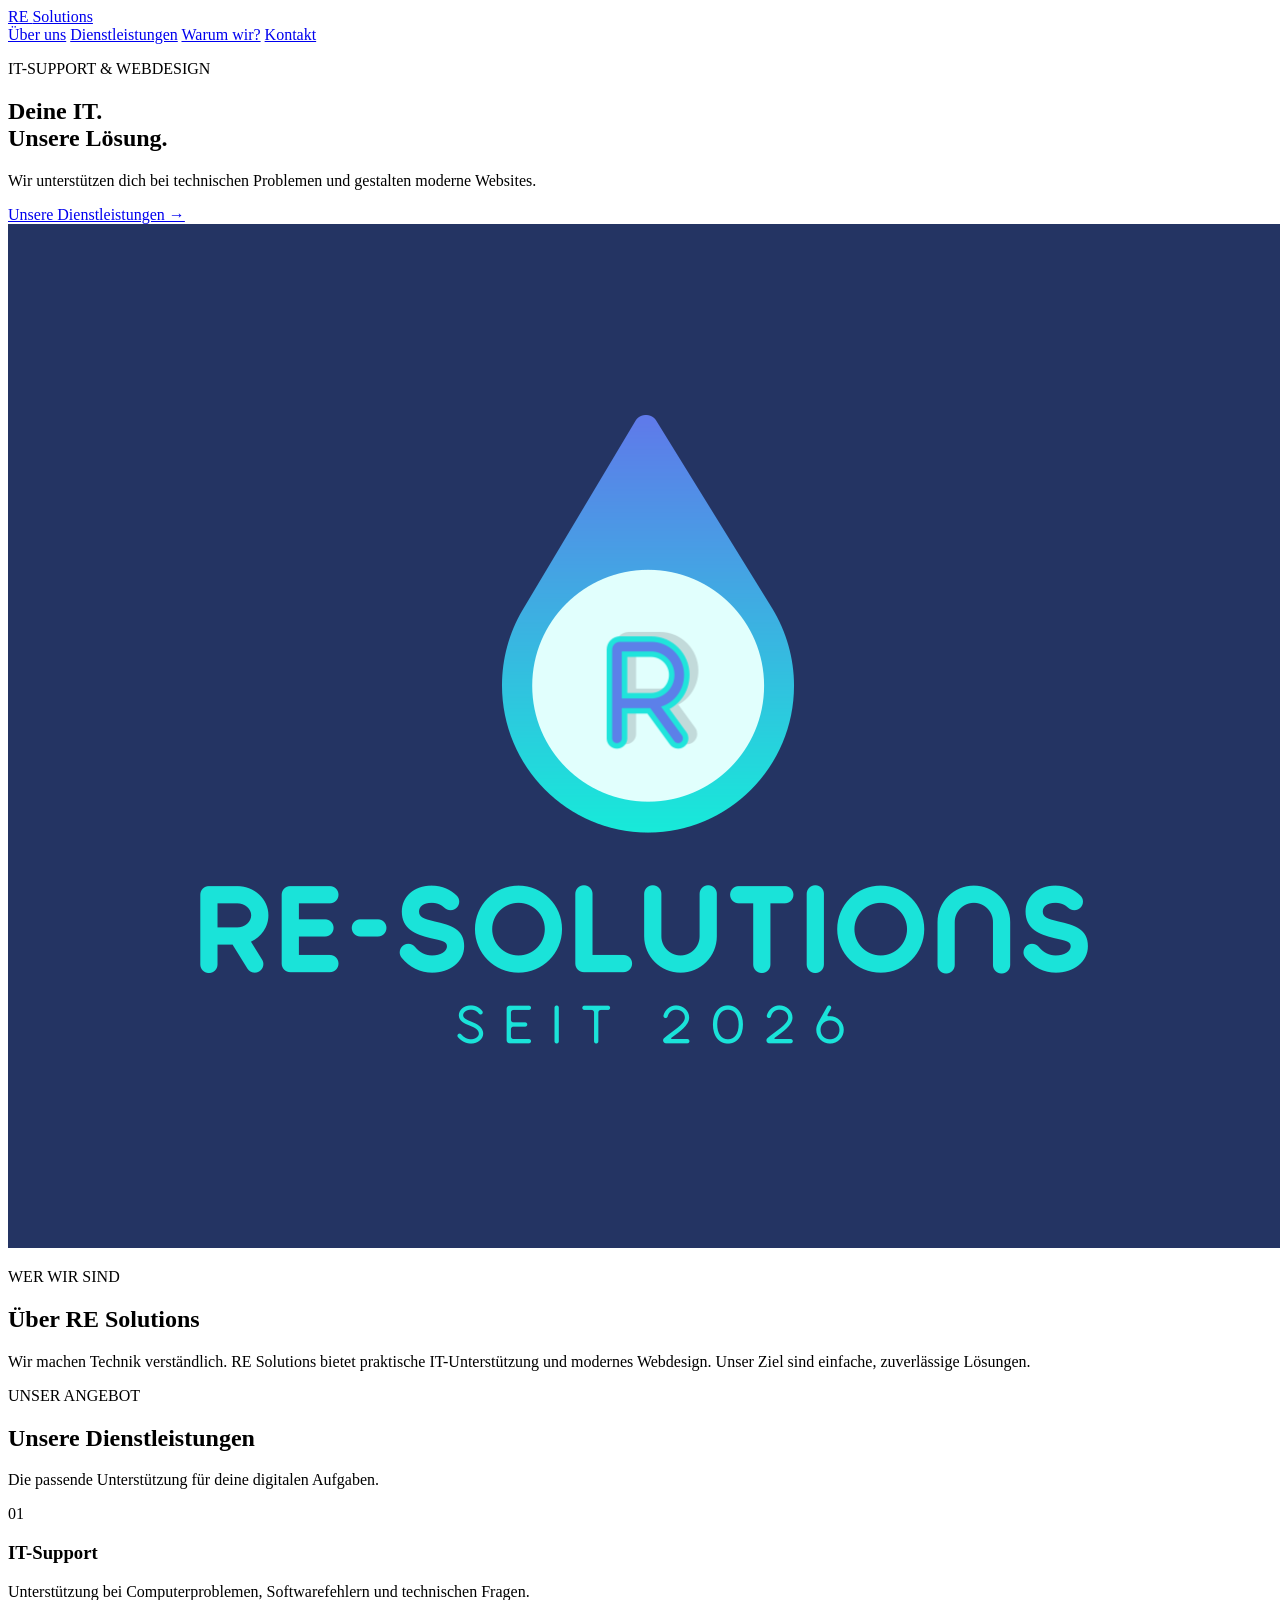
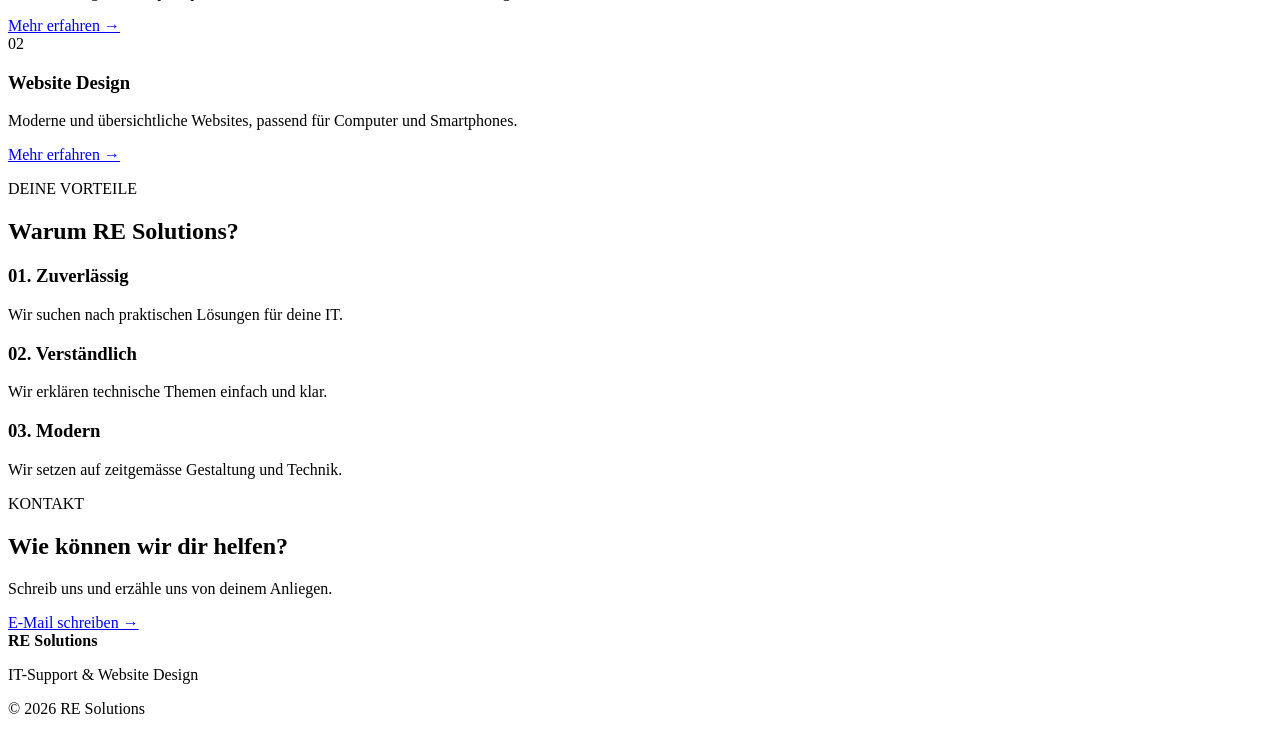
==== versions/index.html @ b16a086b "Bug im code Gefixt" ====
<!DOCTYPE html>
<html lang="de">
<head>
    <meta charset="UTF-8">
    <meta name="viewport" content="width=device-width, initial-scale=1.0">
    <meta name="description" content="RE Solutions bietet IT-Support und modernes Website Design.">
    <title>RE Solutions | IT und Webdesign</title>
    <link rel="stylesheet" href="bulma.css">
    <link rel="stylesheet" href="style.css">
</head>
<body>

<nav class="navbar">
    <div class="container nav-content">
        <a href="index.html" class="logo">RE <span>Solutions</span></a>

        <div class="nav-links">
            <a href="#ueber-uns">Über uns</a>
            <a href="#dienstleistungen">Dienstleistungen</a>
            <a href="#warum-wir">Warum wir?</a>
            <a href="#kontakt">Kontakt</a>
        </div>
    </div>
</nav>

<main>

    <section class="hero-background">
        <div class="container hero-content">
            <div class="hero-copy">
                <p class="eyebrow">IT-SUPPORT &amp; WEBDESIGN</p>

                <h1 class="title">
                    Deine IT.<br>Unsere Lösung.
                </h1>

                <p class="hero-text">
                    Wir unterstützen dich bei technischen Problemen
                    und gestalten moderne Websites.
                </p>

                <a href="#dienstleistungen" class="button is-link">
                    Unsere Dienstleistungen →
                </a>
            </div>

            <img
                class="hero-logo"
                src="../fotos/full-logo-1.png"
                alt="Logo von RE Solutions"
            >
        </div>
    </section>

    <section id="ueber-uns" class="section">
        <div class="container">
            <p class="eyebrow">WER WIR SIND</p>
            <h2 class="title is-3">Über RE Solutions</h2>

            <p class="section-text">
                Wir machen Technik verständlich. RE Solutions bietet
                praktische IT-Unterstützung und modernes Webdesign.
                Unser Ziel sind einfache, zuverlässige Lösungen.
            </p>
        </div>
    </section>

    <section id="dienstleistungen" class="section services">
        <div class="container">
            <p class="eyebrow">UNSER ANGEBOT</p>
            <h2 class="title is-3">Unsere Dienstleistungen</h2>

            <p class="section-text">
                Die passende Unterstützung für deine digitalen Aufgaben.
            </p>

            <div class="columns is-variable is-4 service-grid">
                <div class="column">
                    <article class="service-card">
                        <div class="service-icon" aria-hidden="true">01</div>

                        <h3 class="title is-4">IT-Support</h3>

                        <p>
                            Unterstützung bei Computerproblemen,
                            Softwarefehlern und technischen Fragen.
                        </p>

                        <a href="it-support.html">Mehr erfahren →</a>
                    </article>
                </div>

                <div class="column">
                    <article class="service-card">
                        <div class="service-icon" aria-hidden="true">02</div>

                        <h3 class="title is-4">Website Design</h3>

                        <p>
                            Moderne und übersichtliche Websites,
                            passend für Computer und Smartphones.
                        </p>

                        <a href="website-design.html">Mehr erfahren →</a>
                    </article>
                </div>
            </div>
        </div>
    </section>

    <section id="warum-wir" class="section">
        <div class="container">
            <p class="eyebrow">DEINE VORTEILE</p>
            <h2 class="title is-3">Warum RE Solutions?</h2>

            <div class="columns">
                <div class="column">
                    <h3 class="title is-5">01. Zuverlässig</h3>
                    <p>Wir suchen nach praktischen Lösungen für deine IT.</p>
                </div>

                <div class="column">
                    <h3 class="title is-5">02. Verständlich</h3>
                    <p>Wir erklären technische Themen einfach und klar.</p>
                </div>

                <div class="column">
                    <h3 class="title is-5">03. Modern</h3>
                    <p>Wir setzen auf zeitgemässe Gestaltung und Technik.</p>
                </div>
            </div>
        </div>
    </section>

    <section id="kontakt" class="section">
        <div class="container contact-box">
            <p class="eyebrow">KONTAKT</p>
            <h2 class="title is-3">Wie können wir dir helfen?</h2>

            <p>
                Schreib uns und erzähle uns von deinem Anliegen.
            </p>

            <a href="mailto:info@re-solutions.example" class="button is-link">
                E-Mail schreiben →
            </a>
        </div>
    </section>

</main>

<footer class="footer">
    <div class="container footer-content">
        <div>
            <strong>RE Solutions</strong>
            <p>IT-Support &amp; Website Design</p>
        </div>

        <p>© 2026 RE Solutions</p>
    </div>
</footer>

</body>
</html>
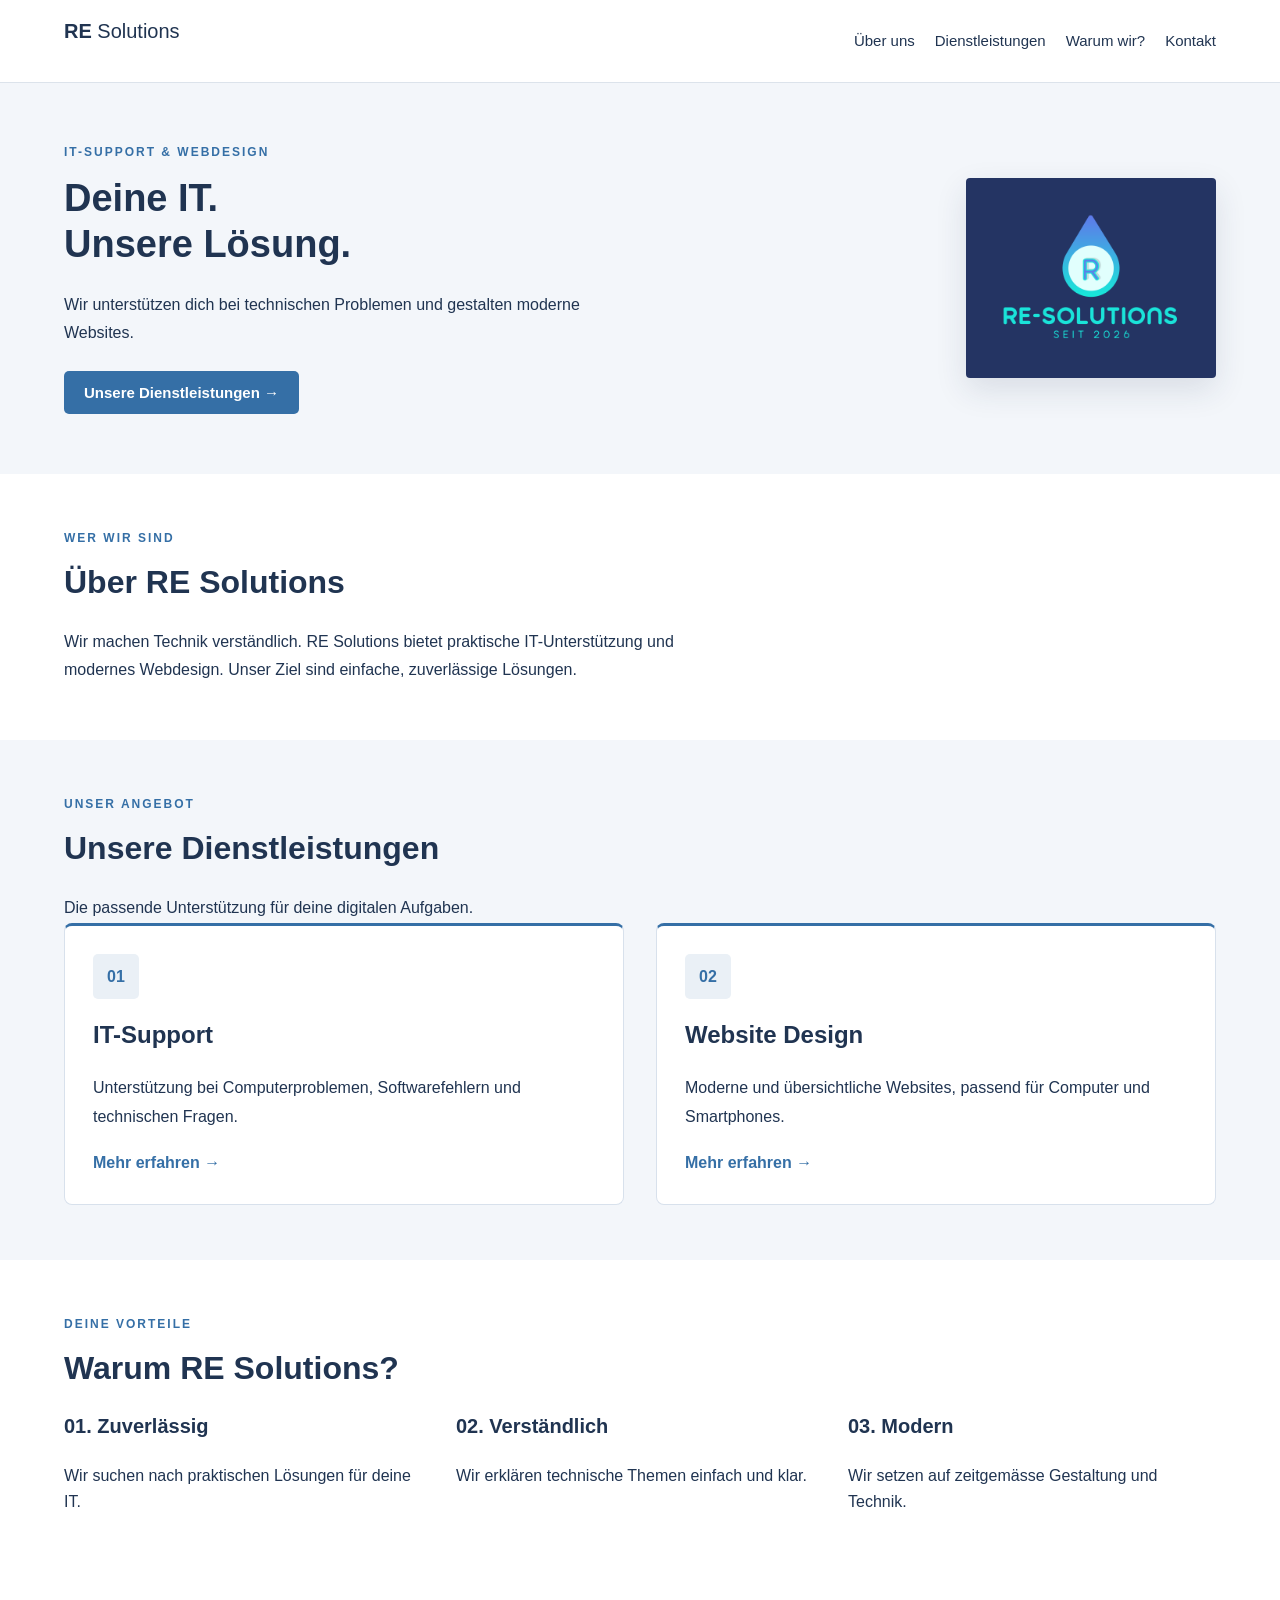
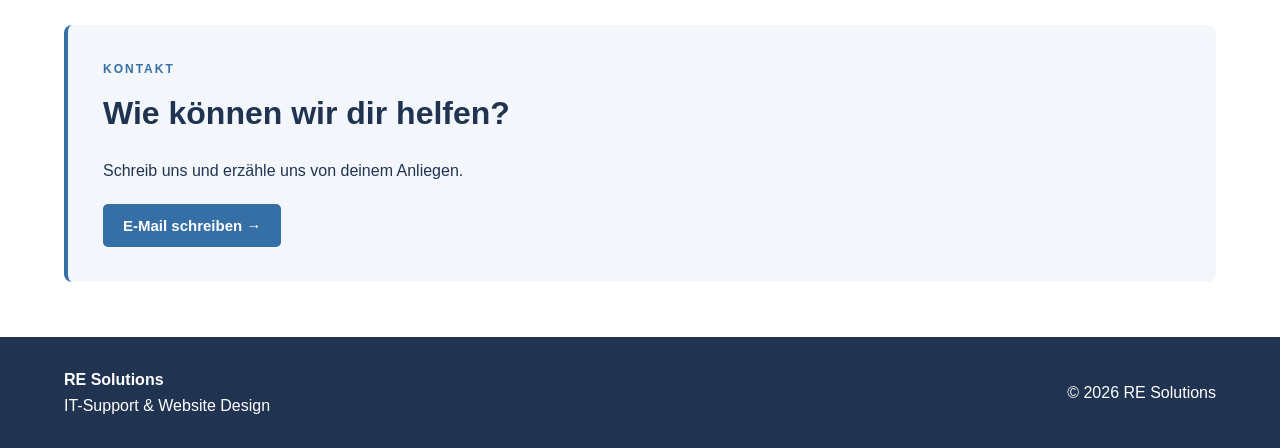
==== commit d1ae6b3b: "Linkfehler Behoben" ====
--- a/versions/index.html
+++ b/versions/index.html
@@ -6,8 +6,8 @@
     <meta name="viewport" content="width=device-width, initial-scale=1.0">
     <meta name="description" content="RE Solutions bietet IT-Support und modernes Website Design.">
     <title>RE Solutions | IT und Webdesign</title>
-    <link rel="stylesheet" href="bulma.css">
-    <link rel="stylesheet" href="style.css">
+    <link rel="stylesheet" href="../bulma.css">
+    <link rel="stylesheet" href="../style.css">
 </head>
 <body>
 
@@ -102,7 +102,7 @@
                             passend für Computer und Smartphones.
                         </p>
 
-                        <a href="website-design.html">Mehr erfahren →</a>
+                        <a href="../website-design.html">Mehr erfahren →</a>
                     </article>
                 </div>
             </div>
--- a/style.css
+++ b/style.css
@@ -0,0 +1,356 @@
+
+:root {
+    --brand-navy: #203451;
+    --brand-blue: #356fa6;
+    --surface-muted: #f3f6fa;
+}
+
+* {
+    box-sizing: border-box;
+}
+
+html {
+    font-size: 16px;
+    scroll-behavior: smooth;
+}
+
+body {
+    margin: 0;
+    padding: 0;
+    font-family: Arial, Helvetica, sans-serif;
+    font-size: 16px;
+    line-height: 1.6;
+    color: var(--brand-navy);
+    background: #ffffff;
+}
+
+.container {
+    width: 100%;
+    max-width: 1150px;
+    margin: 0 auto;
+}
+
+section[id] {
+    scroll-margin-top: 100px;
+}
+
+h1, h2, h3, p {
+    margin-top: 0;
+}
+
+.navbar {
+    position: sticky;
+    top: 0;
+    z-index: 100;
+    background: #ffffff;
+    border-bottom: 1px solid #dce3eb;
+    padding: 15px 24px;
+}
+
+.nav-content {
+    display: flex;
+    justify-content: space-between;
+    align-items: center;
+    gap: 20px;
+}
+
+.logo {
+    color: var(--brand-navy);
+    font-size: 20px;
+    font-weight: bold;
+    text-decoration: none;
+    white-space: nowrap;
+}
+
+.logo span {
+    font-weight: normal;
+}
+
+.nav-links {
+    display: flex;
+    flex-wrap: wrap;
+    align-items: center;
+    gap: 20px;
+}
+
+.nav-links a {
+    color: var(--brand-navy);
+    font-size: 15px;
+    text-decoration: none;
+}
+
+.nav-links a:hover,
+.logo:hover {
+    color: var(--brand-blue);
+}
+
+.hero-background {
+    background: var(--surface-muted);
+    min-height: 350px;
+    padding: 60px 24px;
+    display: flex;
+    align-items: center;
+}
+
+.hero-content {
+    display: flex;
+    justify-content: space-between;
+    align-items: center;
+    gap: 40px;
+}
+
+.hero-copy {
+    max-width: 600px;
+    min-width: 0;
+}
+
+.eyebrow {
+    color: var(--brand-blue);
+    font-size: 12px;
+    font-weight: bold;
+    letter-spacing: 2px;
+    margin-bottom: 14px;
+}
+
+.hero-background h1 {
+    color: var(--brand-navy);
+    font-size: 38px;
+    font-weight: 600;
+    line-height: 1.2;
+    margin-bottom: 20px;
+}
+
+.hero-text {
+    color: var(--brand-navy);
+    font-size: 16px;
+    line-height: 1.7;
+    max-width: 520px;
+    margin-bottom: 25px;
+}
+
+.hero-logo {
+    display: block;
+    width: 250px;
+    max-width: 100%;
+    height: auto;
+    flex-shrink: 0;
+    border-radius: 4px;
+    box-shadow: 0 12px 32px rgba(32, 52, 81, 0.12);
+}
+
+.button {
+    display: inline-block;
+    padding: 11px 20px;
+    background: var(--brand-blue);
+    color: #ffffff;
+    font-size: 15px;
+    font-weight: 600;
+    text-decoration: none;
+    border-radius: 5px;
+    line-height: 1.4;
+    transition: background 0.2s;
+}
+
+.button:hover {
+    background: var(--brand-navy);
+    color: #ffffff;
+}
+
+.section {
+    padding: 55px 24px;
+    background: #ffffff;
+}
+
+.section h2 {
+    color: var(--brand-navy);
+    font-size: 28px;
+    font-weight: 600;
+    line-height: 1.3;
+    margin-bottom: 20px;
+}
+
+.section h3 {
+    color: var(--brand-navy);
+    font-size: 21px;
+    font-weight: 600;
+    line-height: 1.3;
+    margin-bottom: 15px;
+}
+
+.section-text {
+    max-width: 650px;
+    color: var(--brand-navy);
+    line-height: 1.8;
+}
+
+.services {
+    background: var(--surface-muted);
+}
+
+.card-grid {
+    display: grid;
+    grid-template-columns: repeat(2, minmax(0, 1fr));
+    gap: 25px;
+    margin-top: 30px;
+}
+
+.card-grid.three-columns {
+    grid-template-columns: repeat(3, minmax(0, 1fr));
+}
+
+.service-card {
+    padding: 28px;
+    background: #ffffff;
+    border: 1px solid #d8e1ec;
+    border-top: 3px solid var(--brand-blue);
+    border-radius: 8px;
+    transition: transform 0.2s, box-shadow 0.2s;
+}
+
+.service-card:hover {
+    transform: translateY(-3px);
+    box-shadow: 0 8px 22px rgba(20, 40, 80, 0.09);
+}
+
+.service-icon {
+    display: inline-block;
+    padding: 10px 14px;
+    margin-bottom: 20px;
+    color: var(--brand-blue);
+    background: #eaf0f6;
+    border-radius: 5px;
+    font-weight: bold;
+}
+
+.service-card p,
+.advantage p {
+    font-size: 16px;
+    line-height: 1.8;
+}
+
+.service-card a {
+    display: inline-block;
+    margin-top: 18px;
+    color: var(--brand-blue);
+    font-weight: bold;
+    text-decoration: none;
+}
+
+.service-card a:hover {
+    text-decoration: underline;
+}
+
+.advantage {
+    padding: 5px 0;
+}
+
+.contact-box {
+    background: var(--surface-muted);
+    border-left: 4px solid var(--brand-blue);
+    border-radius: 8px;
+    padding: 35px;
+}
+
+.contact-box p:not(.eyebrow) {
+    margin-bottom: 20px;
+}
+
+.footer {
+    background: var(--brand-navy);
+    padding: 30px 24px;
+}
+
+.footer-content {
+    display: flex;
+    justify-content: space-between;
+    align-items: center;
+    gap: 20px;
+}
+
+.footer strong,
+.footer p {
+    color: #ffffff;
+}
+
+.footer p {
+    margin-bottom: 0;
+}
+
+@media screen and (max-width: 900px) {
+    .hero-logo {
+        width: 200px;
+    }
+
+    .hero-background h1 {
+        font-size: 34px;
+    }
+
+    .card-grid.three-columns {
+        grid-template-columns: repeat(2, minmax(0, 1fr));
+    }
+}
+
+@media screen and (max-width: 768px) {
+    .nav-content {
+        flex-direction: column;
+        align-items: flex-start;
+    }
+
+    .nav-links {
+        gap: 12px;
+    }
+
+    .nav-links a {
+        font-size: 14px;
+    }
+
+    .hero-background {
+        min-height: 300px;
+        padding: 45px 20px;
+    }
+
+    .hero-content {
+        flex-direction: column;
+        align-items: flex-start;
+        gap: 25px;
+    }
+
+    .hero-background h1 {
+        font-size: 30px;
+    }
+
+    .hero-text {
+        font-size: 15px;
+    }
+
+    .hero-logo {
+        width: 200px;
+        align-self: center;
+    }
+
+    .section {
+        padding: 40px 20px;
+    }
+
+    .section h2 {
+        font-size: 25px;
+    }
+
+    .card-grid,
+    .card-grid.three-columns {
+        grid-template-columns: 1fr;
+    }
+
+    .service-card {
+        padding: 24px;
+    }
+
+    .contact-box {
+        padding: 25px;
+    }
+
+    .footer-content {
+        flex-direction: column;
+        align-items: flex-start;
+    }
+}
